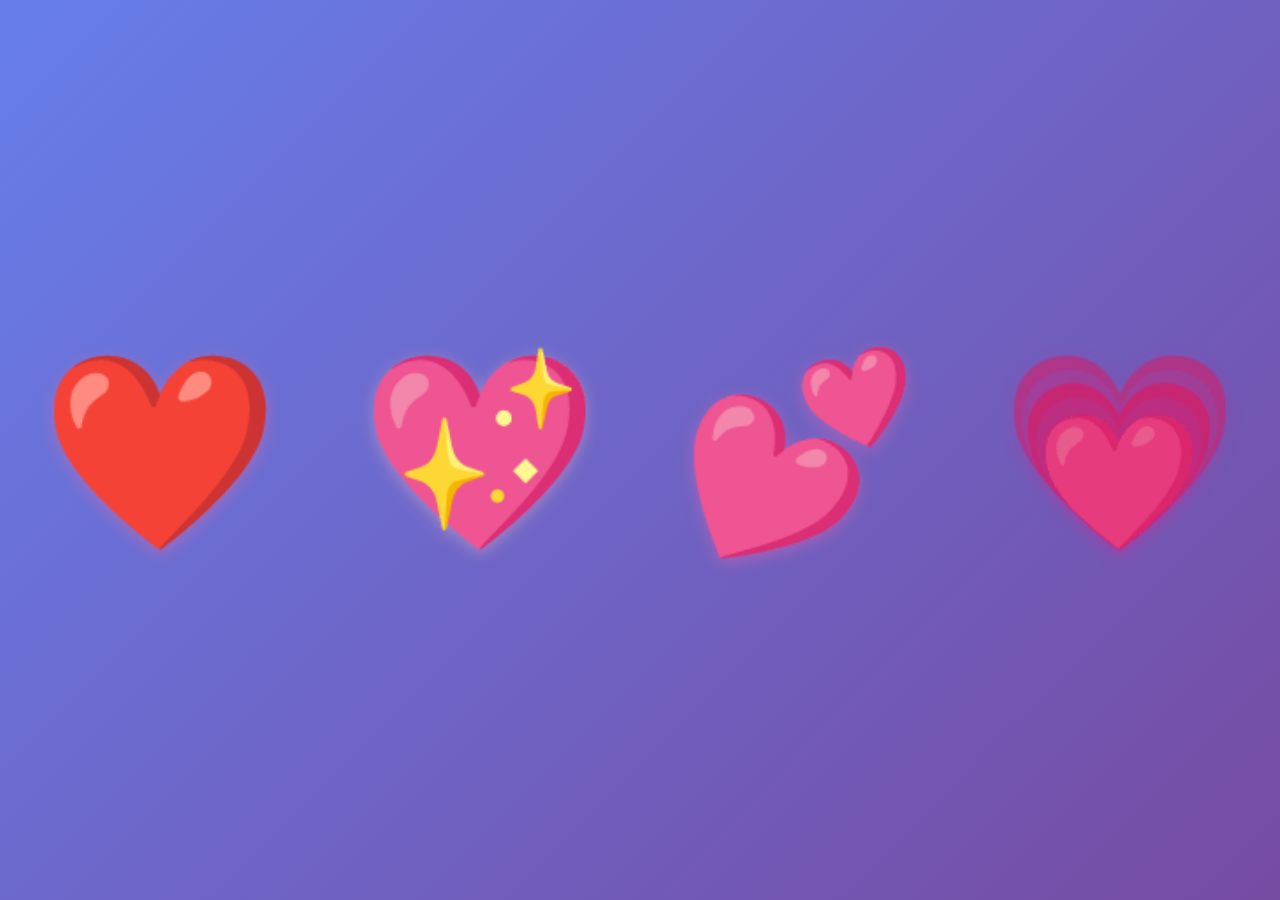
==== index.html @ 4c68b591 "init" ====
<!DOCTYPE html>
<html lang="ru">
<head>
    <meta charset="UTF-8">
    <meta name="viewport" content="width=device-width, initial-scale=1.0">
    <title>Наши Воспоминания❤️</title>
    <meta name="description" content="Наши прекрасные моменты вместе. С Новым Годом! ✨">
    
    <!-- Open Graph / Facebook, Telegram, Viber, WhatsApp -->
    <meta property="og:type" content="website">
    <meta property="og:title" content="Наши Воспоминания - Новогодний Подарок">
    <meta property="og:description" content="Наши прекрасные моменты вместе. С Новым Годом! ✨">
    <meta property="og:image" content="img/og-preview.png">
    <meta property="og:image:type" content="image/png">
    <meta property="og:image:width" content="1200">
    <meta property="og:image:height" content="630">
    <meta property="og:url" content="">
    <meta property="og:site_name" content="Наши Воспоминания">
    <meta property="og:locale" content="ru_RU">
    
    <!-- Twitter -->
    <meta name="twitter:card" content="summary_large_image">
    <meta name="twitter:title" content="Наши Воспоминания - Новогодний Подарок">
    <meta name="twitter:description" content="Наши прекрасные моменты вместе. С Новым Годом! ✨">
    <meta name="twitter:image" content="img/og-preview.png">
    
    <!-- Дополнительные теги для мессенджеров -->
    <meta name="theme-color" content="#667eea">
    <meta name="apple-mobile-web-app-capable" content="yes">
    <meta name="apple-mobile-web-app-status-bar-style" content="black-translucent">
    
    <link rel="icon" type="image/svg+xml" href="img/icon.png">
    <link rel="alternate icon" href="img/icon.png">
    <link rel="preconnect" href="https://fonts.googleapis.com">
    <link rel="preconnect" href="https://fonts.gstatic.com" crossorigin>
    <link href="https://fonts.googleapis.com/css2?family=Playfair+Display:wght@400;700&family=Montserrat:wght@300;400;500&display=swap" rel="stylesheet">
    <link rel="stylesheet" href="css/reset.css">
    <link rel="stylesheet" href="css/style.css">
</head>
<body>
    <!-- Новогодний снег -->
    <div class="snowflakes" aria-hidden="true">
        <div class="snowflake">❄</div>
        <div class="snowflake">❅</div>
        <div class="snowflake">❆</div>
        <div class="snowflake">❄</div>
        <div class="snowflake">❅</div>
        <div class="snowflake">❆</div>
        <div class="snowflake">❄</div>
        <div class="snowflake">❅</div>
        <div class="snowflake">❆</div>
        <div class="snowflake">❄</div>
        <div class="snowflake">❅</div>
        <div class="snowflake">❆</div>
    </div>

    <!-- Звезды на фоне -->
    <div class="stars"></div>

    <!-- Экран входа -->
    <div class="entry-screen" id="entryScreen">
        <div class="hearts-container">
            <div class="heart-item" data-index="1">❤️</div>
            <div class="heart-item" data-index="2">💖</div>
            <div class="heart-item" data-index="3">💕</div>
            <div class="heart-item" data-index="4">💗</div>
        </div>
        <div class="entry-error" id="entryError"></div>
    </div>

    <!-- Заголовок -->
    <header class="header">
        <div class="container">
            <h1 class="title">Наши Воспоминания</h1>
            <p class="subtitle">С Новым Годом! ✨</p>
        </div>
    </header>

    <!-- Галерея -->
    <main class="main">
        <div class="container">
            <div class="gallery" id="gallery">
                <!-- Фотографии будут добавлены через JavaScript -->
            </div>
        </div>
    </main>

    <!-- Lightbox для полноэкранного просмотра -->
    <div class="lightbox" id="lightbox">
        <button class="lightbox-close" id="lightboxClose">&times;</button>
        <button class="lightbox-prev" id="lightboxPrev">‹</button>
        <button class="lightbox-next" id="lightboxNext">›</button>
        <div class="lightbox-image" id="lightboxImage"></div>
        <p class="lightbox-caption" id="lightboxCaption"></p>
    </div>

    <script src="js/script.js"></script>
</body>
</html>
---- css/style.css ----
/* Базовые стили */
.container {
    width: 100%;
    max-width: 1600px;
    margin: 0 auto;
    padding: 0 20px;
}

.flex {
    display: flex;
    align-items: center;
    justify-content: space-between;
}

/* Фон и общие стили */
body {
    background: linear-gradient(135deg, #667eea 0%, #764ba2 25%, #f093fb 50%, #4facfe 75%, #00f2fe 100%);
    background-size: 400% 400%;
    animation: gradientShift 15s ease infinite;
    min-height: 100vh;
    position: relative;
    overflow-x: hidden;
}

@keyframes gradientShift {
    0% { background-position: 0% 50%; }
    50% { background-position: 100% 50%; }
    100% { background-position: 0% 50%; }
}

/* Звезды на фоне */
.stars {
    position: fixed;
    top: 0;
    left: 0;
    width: 100%;
    height: 100%;
    pointer-events: none;
    z-index: 1;
}

.stars::before,
.stars::after {
    content: '';
    position: absolute;
    width: 2px;
    height: 2px;
    background: white;
    border-radius: 50%;
    box-shadow: 
        100px 200px white,
        300px 100px white,
        500px 300px white,
        700px 150px white,
        900px 250px white,
        1100px 80px white,
        1300px 320px white,
        200px 400px white,
        400px 450px white,
        600px 500px white,
        800px 380px white,
        1000px 420px white,
        1200px 480px white,
        1400px 350px white;
    animation: twinkle 3s infinite;
}

.stars::after {
    animation-delay: 1.5s;
    box-shadow: 
        150px 180px white,
        350px 120px white,
        550px 280px white,
        750px 130px white,
        950px 220px white,
        1150px 90px white,
        1350px 310px white,
        250px 390px white,
        450px 440px white,
        650px 490px white,
        850px 370px white,
        1050px 410px white,
        1250px 470px white,
        1450px 340px white;
}

@keyframes twinkle {
    0%, 100% { opacity: 0.3; transform: scale(1); }
    50% { opacity: 1; transform: scale(1.2); }
}

/* Снежинки */
.snowflakes {
    position: fixed;
    top: 0;
    left: 0;
    width: 100%;
    height: 100%;
    pointer-events: none;
    z-index: 2;
    overflow: hidden;
}

.snowflake {
    position: absolute;
    top: -10px;
    font-size: 20px;
    color: white;
    opacity: 0.8;
    animation: snowfall linear infinite;
}

.snowflake:nth-child(1) {
    left: 10%;
    animation-duration: 10s;
    animation-delay: 0s;
}

.snowflake:nth-child(2) {
    left: 20%;
    animation-duration: 12s;
    animation-delay: 1s;
}

.snowflake:nth-child(3) {
    left: 30%;
    animation-duration: 14s;
    animation-delay: 2s;
}

.snowflake:nth-child(4) {
    left: 40%;
    animation-duration: 11s;
    animation-delay: 0.5s;
}

.snowflake:nth-child(5) {
    left: 50%;
    animation-duration: 13s;
    animation-delay: 1.5s;
}

.snowflake:nth-child(6) {
    left: 60%;
    animation-duration: 15s;
    animation-delay: 2.5s;
}

.snowflake:nth-child(7) {
    left: 70%;
    animation-duration: 10s;
    animation-delay: 0.3s;
}

.snowflake:nth-child(8) {
    left: 80%;
    animation-duration: 12s;
    animation-delay: 1.3s;
}

.snowflake:nth-child(9) {
    left: 90%;
    animation-duration: 14s;
    animation-delay: 2.3s;
}

.snowflake:nth-child(10) {
    left: 15%;
    animation-duration: 13s;
    animation-delay: 0.8s;
}

.snowflake:nth-child(11) {
    left: 55%;
    animation-duration: 11s;
    animation-delay: 1.8s;
}

.snowflake:nth-child(12) {
    left: 85%;
    animation-duration: 15s;
    animation-delay: 2.8s;
}

@keyframes snowfall {
    0% {
        transform: translateY(0) rotate(0deg);
        opacity: 0.8;
    }
    100% {
        transform: translateY(100vh) rotate(360deg);
        opacity: 0;
    }
}

/* Заголовок */
.header {
    text-align: center;
    padding: 60px 20px 40px;
    position: relative;
    z-index: 10;
}

.title {
    font-family: 'Playfair Display', serif;
    font-size: 4rem;
    font-weight: 700;
    color: white;
    text-shadow: 2px 2px 10px rgba(0, 0, 0, 0.3);
    margin-bottom: 15px;
    animation: fadeInDown 1s ease-out;
}

.subtitle {
    font-family: 'Montserrat', sans-serif;
    font-size: 1.5rem;
    font-weight: 300;
    color: rgba(255, 255, 255, 0.95);
    text-shadow: 1px 1px 5px rgba(0, 0, 0, 0.2);
    animation: fadeInUp 1s ease-out 0.3s both;
}

@keyframes fadeInDown {
    from {
        opacity: 0;
        transform: translateY(-30px);
    }
    to {
        opacity: 1;
        transform: translateY(0);
    }
}

@keyframes fadeInUp {
    from {
        opacity: 0;
        transform: translateY(30px);
    }
    to {
        opacity: 1;
        transform: translateY(0);
    }
}

/* Галерея */
.main {
    padding: 40px 0 80px;
    position: relative;
    z-index: 10;
}

.gallery {
    display: grid;
    grid-template-columns: repeat(auto-fill, minmax(280px, 1fr));
    gap: 30px;
    padding: 20px 0;
}

/* Поляроидный стиль для фотографий */
.photo-item {
    position: relative;
    opacity: 0;
    transform: translateY(50px) scale(0.8);
    animation: photoAppear 0.8s ease-out forwards;
    cursor: pointer;
    transition: transform 0.3s ease;
}

.photo-item.visible {
    opacity: 1;
    transform: translateY(0) scale(1);
}

@keyframes photoAppear {
    to {
        opacity: 1;
        transform: translateY(0) scale(1);
    }
}

.polaroid {
    background: white;
    padding: 15px;
    box-shadow: 0 8px 25px rgba(0, 0, 0, 0.3);
    transition: all 0.4s cubic-bezier(0.34, 1.56, 0.64, 1);
    position: relative;
    overflow: hidden;
    display: flex;
    flex-direction: column;
}

.polaroid::before {
    content: '';
    position: absolute;
    top: 0;
    left: 0;
    right: 0;
    bottom: 0;
    background: linear-gradient(135deg, rgba(255, 255, 255, 0.1) 0%, transparent 100%);
    opacity: 0;
    transition: opacity 0.3s;
}

.photo-item:hover .polaroid::before {
    opacity: 1;
}

.photo-item:hover .polaroid {
    transform: scale(1.05) rotate(0deg) !important;
    box-shadow: 0 15px 40px rgba(0, 0, 0, 0.4);
    z-index: 100;
}

.photo-item:hover .photo-image {
    transform: scale(1.05);
}

.photo-image {
    width: 100%;
    height: auto;
    display: block;
    transition: transform 0.4s ease, opacity 0.3s ease;
    object-fit: cover;
    opacity: 1;
}

/* Видео в галерее */
.frame-inner {
    position: relative;
    width: 100%;
    overflow: hidden;
    min-height: 200px;
    display: flex;
    align-items: center;
    justify-content: center;
    background: transparent;
    flex: 1 0 auto;
}

/* Спиннер загрузки для фотографий в галерее */
.photo-spinner {
    position: absolute;
    top: 0;
    left: 0;
    width: 100%;
    height: 100%;
    display: flex;
    align-items: center;
    justify-content: center;
    background: transparent;
    z-index: 5;
}

.heart-loader-small {
    font-size: 2rem;
    animation: heartPulse 1.5s ease-in-out infinite;
    color: #ff6b9d;
    filter: drop-shadow(0 0 8px rgba(255, 107, 157, 0.5));
}

.frame-inner video {
    width: 100%;
    height: auto;
    display: block;
    object-fit: cover;
}

/* Play кнопка для видео */
.video-play-button {
    position: absolute;
    top: 50%;
    left: 50%;
    transform: translate(-50%, -50%);
    width: 70px;
    height: 70px;
    display: flex;
    align-items: center;
    justify-content: center;
    cursor: pointer;
    transition: all 0.3s ease;
    z-index: 10;
    filter: drop-shadow(0 4px 15px rgba(0, 0, 0, 0.3));
}

.video-play-button .play-icon {
    width: 100%;
    height: 100%;
    object-fit: contain;
    transition: all 0.3s ease;
}

.video-play-button:hover {
    transform: translate(-50%, -50%) scale(1.15);
    filter: drop-shadow(0 6px 20px rgba(0, 0, 0, 0.4));
}

.video-play-button:hover .play-icon {
    filter: brightness(1.1);
}

.photo-item:hover .video-play-button {
    transform: translate(-50%, -50%) scale(1.2);
}

.photo-caption {
    position: relative;
    font-family: 'Montserrat', sans-serif;
    font-size: 0.9rem;
    color: #333;
    text-align: center;
    font-weight: 400;
    line-height: 1.4;
    padding: 10px 0 0;
    margin-top: 10px;
    border-top: 1px solid rgba(0, 0, 0, 0.1);
    flex-shrink: 0;
}

.photo-caption span {
    display: block;
    margin-top: 5px;
    font-weight: 300;
    letter-spacing: 0.5px;
}

/* Lightbox */
.lightbox {
    display: none;
    position: fixed;
    top: 0;
    left: 0;
    width: 100%;
    height: 100%;
    background: rgba(0, 0, 0, 0.95);
    z-index: 1000;
    justify-content: center;
    align-items: center;
    opacity: 0;
    transition: opacity 0.3s;
}

.lightbox.active {
    display: flex;
    opacity: 1;
}

.lightbox-image {
    max-width: 90%;
    max-height: 90%;
    border-radius: 10px;
    box-shadow: 0 10px 50px rgba(0, 0, 0, 0.5);
    animation: lightboxZoom 0.3s ease-out;
    display: flex;
    align-items: center;
    justify-content: center;
}

.lightbox-image img,
.lightbox-image video {
    max-width: 100%;
    max-height: 90vh;
    object-fit: contain;
    border-radius: 10px;
}

/* Спиннер загрузки с сердечком */
.lightbox-spinner {
    display: flex;
    align-items: center;
    justify-content: center;
    width: 100%;
    height: 100%;
    min-height: 300px;
}

.heart-loader {
    font-size: 3rem;
    animation: heartPulse 1.5s ease-in-out infinite;
    color: #ff6b9d;
    filter: drop-shadow(0 0 10px rgba(255, 107, 157, 0.5));
}

/* Увеличение спиннеров на мобильных устройствах в 3 раза */
@media (max-width: 768px) {
    .heart-loader-small {
        font-size: 6rem; /* 2rem * 3 = 6rem */
    }
    
    .heart-loader {
        font-size: 9rem; /* 3rem * 3 = 9rem */
    }
}

@keyframes heartPulse {
    0%, 100% {
        transform: scale(1);
        opacity: 0.8;
    }
    50% {
        transform: scale(1.3);
        opacity: 1;
    }
}

/* Сообщение об ошибке загрузки */
.lightbox-error {
    color: white;
    font-family: 'Montserrat', sans-serif;
    font-size: 1.2rem;
    text-align: center;
    padding: 30px;
}

@keyframes lightboxZoom {
    from {
        transform: scale(0.8);
        opacity: 0;
    }
    to {
        transform: scale(1);
        opacity: 1;
    }
}

.lightbox-caption {
    position: absolute;
    bottom: 0;
    left: 0;
    color: white;
    font-family: 'Montserrat', sans-serif;
    font-size: 1rem;
    text-align: center;
    padding: 15px 30px;
    background: rgba(0, 0, 0, 0.7);
    border-radius: 25px;
    width: 100%;
}

.lightbox-close {
    position: absolute;
    top: 30px;
    right: 30px;
    font-size: 3rem;
    color: white;
    background: none;
    border: none;
    cursor: pointer;
    width: 50px;
    height: 50px;
    display: flex;
    align-items: center;
    justify-content: center;
    transition: transform 0.2s;
    z-index: 1001;
}

.lightbox-close:hover {
    transform: rotate(90deg) scale(1.2);
}

.lightbox-prev,
.lightbox-next {
    position: absolute;
    top: 50%;
    transform: translateY(-50%);
    font-size: 4rem;
    color: white;
    background: rgba(255, 255, 255, 0.1);
    border: none;
    cursor: pointer;
    width: 60px;
    height: 60px;
    display: flex;
    align-items: center;
    justify-content: center;
    border-radius: 50%;
    transition: all 0.3s;
    z-index: 1001;
}

.lightbox-prev {
    left: 30px;
}

.lightbox-next {
    right: 30px;
}

.lightbox-prev:hover,
.lightbox-next:hover {
    background: rgba(255, 255, 255, 0.3);
    transform: translateY(-50%) scale(1.1);
}

/* Адаптивность */
@media (max-width: 768px) {
    .title {
        font-size: 2.5rem;
    }
    
    .subtitle {
        font-size: 1.2rem;
    }
    
    .gallery {
        grid-template-columns: repeat(auto-fill, minmax(200px, 1fr));
        gap: 20px;
    }
    
    .lightbox-prev,
    .lightbox-next {
        width: 50px;
        height: 50px;
        font-size: 3rem;
    }
    
    .lightbox-prev {
        left: 10px;
    }
    
    .lightbox-next {
        right: 10px;
    }
    
    .lightbox-close {
        top: 15px;
        right: 15px;
        font-size: 2.5rem;
    }
}

@media (max-width: 480px) {
    .gallery {
        grid-template-columns: 1fr;
        gap: 25px;
    }
    
    .title {
        font-size: 2rem;
    }
}

/* Экран входа */
.entry-screen {
    position: fixed;
    top: 0;
    left: 0;
    width: 100%;
    height: 100%;
    background: linear-gradient(135deg, #667eea 0%, #764ba2 25%, #f093fb 50%, #4facfe 75%, #00f2fe 100%);
    background-size: 400% 400%;
    animation: gradientShift 15s ease infinite;
    display: flex;
    flex-direction: column;
    align-items: center;
    justify-content: center;
    z-index: 10000;
    transition: opacity 0.5s ease, visibility 0.5s ease;
}

.entry-screen.hidden {
    opacity: 0;
    visibility: hidden;
    pointer-events: none;
}

.hearts-container {
    display: flex;
    width: 100%;
    height: 100%;
    align-items: center;
    justify-content: center;
    gap: 0;
}

.heart-item {
    width: 25%;
    height: 100%;
    display: flex;
    align-items: center;
    justify-content: center;
    cursor: pointer;
    transition: all 0.3s ease;
    user-select: none;
    font-size: 15vw;
    animation: heartFloat 2s ease-in-out infinite;
}

.heart-item:nth-child(1) {
    animation-delay: 0s;
    filter: drop-shadow(0 4px 8px rgba(255, 107, 157, 0.4));
}

.heart-item:nth-child(2) {
    animation-delay: 0.2s;
    filter: drop-shadow(0 4px 8px rgba(255, 182, 193, 0.4));
}

.heart-item:nth-child(3) {
    animation-delay: 0.4s;
    filter: drop-shadow(0 4px 8px rgba(255, 105, 180, 0.4));
}

.heart-item:nth-child(4) {
    animation-delay: 0.6s;
    filter: drop-shadow(0 4px 8px rgba(255, 20, 147, 0.4));
}

@keyframes heartFloat {
    0%, 100% {
        transform: translateY(0) scale(1);
    }
    50% {
        transform: translateY(-10px) scale(1.1);
    }
}

.heart-item:hover {
    transform: scale(1.1);
}

.heart-item.clicked {
    transform: scale(1.2);
    animation: heartPulse 0.5s ease;
}

@keyframes heartPulse {
    0% {
        transform: scale(1);
    }
    50% {
        transform: scale(1.4);
    }
    100% {
        transform: scale(1.3);
    }
}

.heart-item.correct {
    animation: heartSuccess 0.6s ease;
}

@keyframes heartSuccess {
    0% {
        transform: scale(1.3) rotate(0deg);
    }
    25% {
        transform: scale(1.5) rotate(-10deg);
    }
    50% {
        transform: scale(1.5) rotate(10deg);
    }
    75% {
        transform: scale(1.5) rotate(-10deg);
    }
    100% {
        transform: scale(1.3) rotate(0deg);
    }
}

.entry-error {
    position: absolute;
    bottom: 50px;
    left: 50%;
    transform: translateX(-50%);
    color: #ff6b6b;
    font-family: 'Montserrat', sans-serif;
    font-size: 1.2rem;
    min-height: 30px;
    font-weight: 500;
    text-shadow: 0 2px 4px rgba(0, 0, 0, 0.3);
}

@media (max-width: 768px) {
    .heart-item {
        font-size: 20vw;
    }
    
    .entry-error {
        font-size: 1rem;
        bottom: 30px;
    }
}
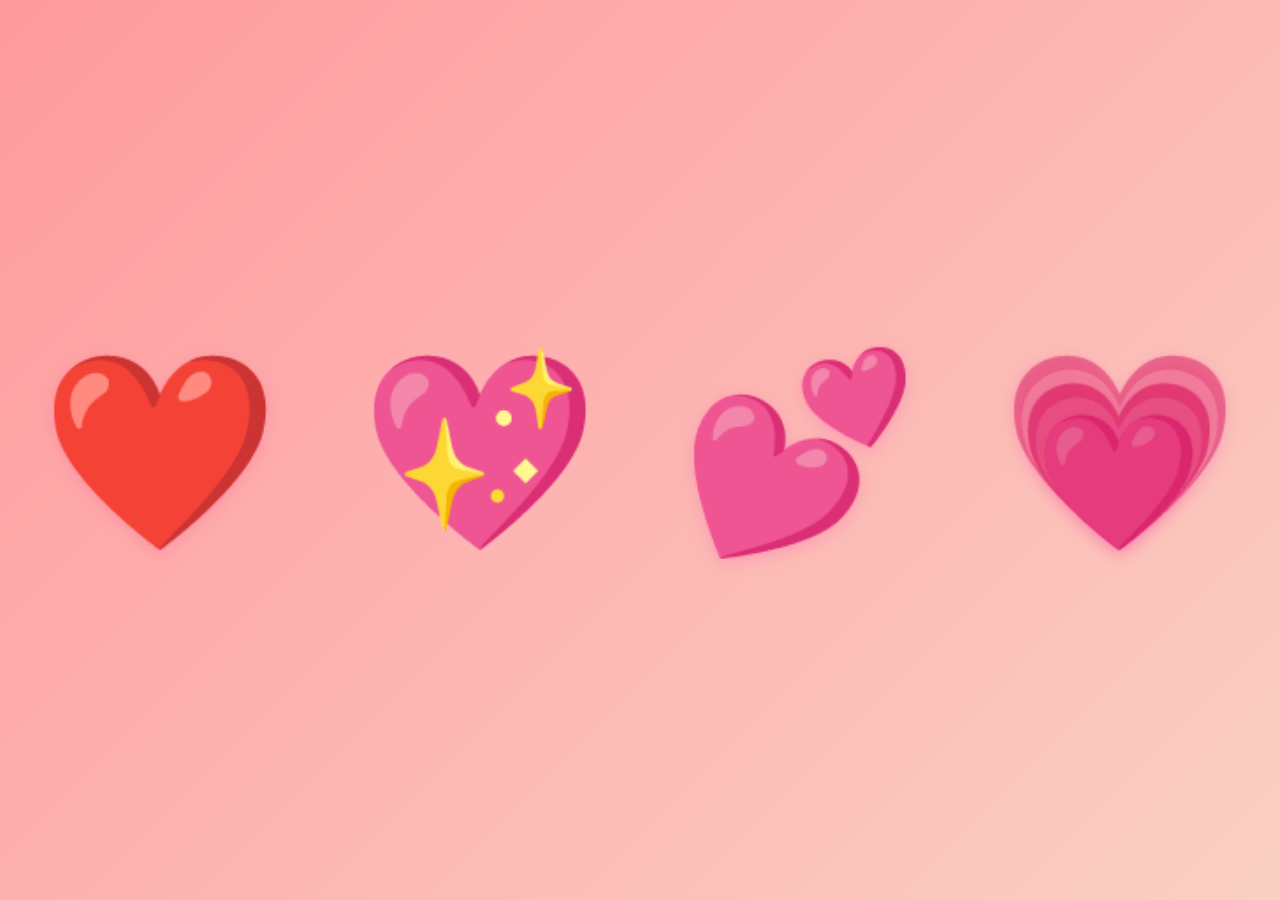
==== commit bd54f89c: "новые фотки ленивка" ====
--- a/index.html
+++ b/index.html
@@ -4,12 +4,12 @@
     <meta charset="UTF-8">
     <meta name="viewport" content="width=device-width, initial-scale=1.0">
     <title>Наши Воспоминания❤️</title>
-    <meta name="description" content="Наши прекрасные моменты вместе. С Новым Годом! ✨">
+    <meta name="description" content="Наши прекрасные моменты вместе ❤️">
     
     <!-- Open Graph / Facebook, Telegram, Viber, WhatsApp -->
     <meta property="og:type" content="website">
-    <meta property="og:title" content="Наши Воспоминания - Новогодний Подарок">
-    <meta property="og:description" content="Наши прекрасные моменты вместе. С Новым Годом! ✨">
+    <meta property="og:title" content="Наши Воспоминания">
+    <meta property="og:description" content="Наши прекрасные моменты вместе ❤️">
     <meta property="og:image" content="img/og-preview.png">
     <meta property="og:image:type" content="image/png">
     <meta property="og:image:width" content="1200">
@@ -20,12 +20,12 @@
     
     <!-- Twitter -->
     <meta name="twitter:card" content="summary_large_image">
-    <meta name="twitter:title" content="Наши Воспоминания - Новогодний Подарок">
-    <meta name="twitter:description" content="Наши прекрасные моменты вместе. С Новым Годом! ✨">
+    <meta name="twitter:title" content="Наши Воспоминания">
+    <meta name="twitter:description" content="Наши прекрасные моменты вместе ❤️">
     <meta name="twitter:image" content="img/og-preview.png">
     
     <!-- Дополнительные теги для мессенджеров -->
-    <meta name="theme-color" content="#667eea">
+    <meta name="theme-color" content="#e96da6">
     <meta name="apple-mobile-web-app-capable" content="yes">
     <meta name="apple-mobile-web-app-status-bar-style" content="black-translucent">
     
@@ -38,24 +38,30 @@
     <link rel="stylesheet" href="css/style.css">
 </head>
 <body>
-    <!-- Новогодний снег -->
+    <!-- Лепестки и сердечки на фоне (как в olchasi) -->
     <div class="snowflakes" aria-hidden="true">
-        <div class="snowflake">❄</div>
-        <div class="snowflake">❅</div>
-        <div class="snowflake">❆</div>
-        <div class="snowflake">❄</div>
-        <div class="snowflake">❅</div>
-        <div class="snowflake">❆</div>
-        <div class="snowflake">❄</div>
-        <div class="snowflake">❅</div>
-        <div class="snowflake">❆</div>
-        <div class="snowflake">❄</div>
-        <div class="snowflake">❅</div>
-        <div class="snowflake">❆</div>
+        <div class="snowflake">🌸</div>
+        <div class="snowflake">💕</div>
+        <div class="snowflake">🌷</div>
+        <div class="snowflake">❤️</div>
+        <div class="snowflake">🌸</div>
+        <div class="snowflake">💖</div>
+        <div class="snowflake">🌺</div>
+        <div class="snowflake">💕</div>
+        <div class="snowflake">🌸</div>
+        <div class="snowflake">❤️</div>
+        <div class="snowflake">🌷</div>
+        <div class="snowflake">💖</div>
     </div>
 
-    <!-- Звезды на фоне -->
-    <div class="stars"></div>
+    <!-- Счётчик времени вместе -->
+    <div class="together-counter">
+        <span class="together-counter__label">Любим друг друга уже:</span>
+        <div class="together-counter__wrap">
+            <span class="together-counter__value" id="togetherCounter" aria-live="polite">—</span>
+            <span class="together-counter__heart" aria-hidden="true">❤️</span>
+        </div>
+    </div>
 
     <!-- Экран входа -->
     <div class="entry-screen" id="entryScreen">
@@ -72,7 +78,6 @@
     <header class="header">
         <div class="container">
             <h1 class="title">Наши Воспоминания</h1>
-            <p class="subtitle">С Новым Годом! ✨</p>
         </div>
     </header>
 
@@ -88,8 +93,12 @@
     <!-- Lightbox для полноэкранного просмотра -->
     <div class="lightbox" id="lightbox">
         <button class="lightbox-close" id="lightboxClose">&times;</button>
-        <button class="lightbox-prev" id="lightboxPrev">‹</button>
-        <button class="lightbox-next" id="lightboxNext">›</button>
+        <button class="lightbox-prev" id="lightboxPrev">
+            <img src="img/left-arrow.svg" alt="Previous" class="lightbox-arrow-icon">
+        </button>
+        <button class="lightbox-next" id="lightboxNext">
+            <img src="img/right-arrow.svg" alt="Next" class="lightbox-arrow-icon">
+        </button>
         <div class="lightbox-image" id="lightboxImage"></div>
         <p class="lightbox-caption" id="lightboxCaption"></p>
     </div>
--- a/css/style.css
+++ b/css/style.css
@@ -12,9 +12,9 @@
     justify-content: space-between;
 }
 
-/* Фон и общие стили */
+/* Фон и общие стили (как в olchasi) */
 body {
-    background: linear-gradient(135deg, #667eea 0%, #764ba2 25%, #f093fb 50%, #4facfe 75%, #00f2fe 100%);
+    background: linear-gradient(135deg, #ff9a9e 0%, #fad0c4 25%, #ffecd2 50%, #f8b4c8 75%, #e96da6 100%);
     background-size: 400% 400%;
     animation: gradientShift 15s ease infinite;
     min-height: 100vh;
@@ -28,68 +28,95 @@
     100% { background-position: 0% 50%; }
 }
 
-/* Звезды на фоне */
-.stars {
+/* Счётчик времени вместе — правый верхний угол */
+.together-counter {
     position: fixed;
-    top: 0;
-    left: 0;
-    width: 100%;
-    height: 100%;
-    pointer-events: none;
-    z-index: 1;
-}
-
-.stars::before,
-.stars::after {
-    content: '';
-    position: absolute;
-    width: 2px;
-    height: 2px;
-    background: white;
-    border-radius: 50%;
-    box-shadow: 
-        100px 200px white,
-        300px 100px white,
-        500px 300px white,
-        700px 150px white,
-        900px 250px white,
-        1100px 80px white,
-        1300px 320px white,
-        200px 400px white,
-        400px 450px white,
-        600px 500px white,
-        800px 380px white,
-        1000px 420px white,
-        1200px 480px white,
-        1400px 350px white;
-    animation: twinkle 3s infinite;
-}
-
-.stars::after {
-    animation-delay: 1.5s;
-    box-shadow: 
-        150px 180px white,
-        350px 120px white,
-        550px 280px white,
-        750px 130px white,
-        950px 220px white,
-        1150px 90px white,
-        1350px 310px white,
-        250px 390px white,
-        450px 440px white,
-        650px 490px white,
-        850px 370px white,
-        1050px 410px white,
-        1250px 470px white,
-        1450px 340px white;
-}
-
-@keyframes twinkle {
-    0%, 100% { opacity: 0.3; transform: scale(1); }
-    50% { opacity: 1; transform: scale(1.2); }
-}
-
-/* Снежинки */
+    top: 20px;
+    right: 24px;
+    z-index: 100;
+    display: flex;
+    flex-direction: column;
+    flex-wrap: wrap;
+    align-items: center;
+    gap: 6px 10px;
+    font-family: 'Montserrat', sans-serif;
+    color: #5a1a3a;
+    background: linear-gradient(135deg, rgba(255, 255, 255, 0.82) 0%, rgba(255, 230, 242, 0.78) 100%);
+    padding: 12px 20px;
+    border-radius: 24px;
+    backdrop-filter: blur(14px);
+    -webkit-backdrop-filter: blur(14px);
+    box-shadow: 0 4px 24px rgba(200, 60, 120, 0.18), inset 0 1px 0 rgba(255, 255, 255, 0.7);
+    border: 1px solid rgba(233, 109, 166, 0.35);
+    white-space: nowrap;
+    transition: transform 0.2s ease, box-shadow 0.2s ease;
+}
+
+.together-counter:hover {
+    transform: translateY(-1px);
+    box-shadow: 0 8px 28px rgba(200, 60, 120, 0.25), inset 0 1px 0 rgba(255, 255, 255, 0.8);
+}
+
+.together-counter__wrap {
+    display: inline-flex;
+    align-items: center;
+    gap: 6px;
+    overflow: visible;
+}
+
+.together-counter__heart {
+    display: inline-block;
+    font-size: 1.25rem;
+    line-height: 1;
+    filter: drop-shadow(0 1px 2px rgba(0, 0, 0, 0.2));
+}
+
+.together-counter__heart--beat {
+    animation: togetherHeartBeat 0.4s ease-in-out;
+}
+
+@keyframes togetherHeartBeat {
+    0%, 100% { transform: scale(1); }
+    35% { transform: scale(1.35); }
+    70% { transform: scale(1.1); }
+}
+
+.together-counter__label {
+    font-size: 1rem;
+    font-weight: 500;
+    letter-spacing: 0.02em;
+    opacity: 0.85;
+}
+
+.together-counter__value {
+    font-size: 1.05rem;
+    font-weight: 700;
+    font-variant-numeric: tabular-nums;
+}
+
+@media (max-width: 768px) {
+    .together-counter {
+        top: 12px;
+        right: 12px;
+        padding: 10px 14px;
+        gap: 4px 8px;
+        border-radius: 20px;
+    }
+
+    .together-counter__heart {
+        font-size: 1.1rem;
+    }
+
+    .together-counter__label {
+        font-size: 0.8rem;
+    }
+
+    .together-counter__value {
+        font-size: 0.9rem;
+    }
+}
+
+/* Лепестки и сердечки на фоне */
 .snowflakes {
     position: fixed;
     top: 0;
@@ -103,92 +130,100 @@
 
 .snowflake {
     position: absolute;
-    top: -10px;
-    font-size: 20px;
-    color: white;
-    opacity: 0.8;
-    animation: snowfall linear infinite;
+    top: -30px;
+    font-size: 22px;
+    opacity: 0.85;
+    animation: petalfall linear infinite;
 }
 
 .snowflake:nth-child(1) {
-    left: 10%;
-    animation-duration: 10s;
+    left: 8%;
+    animation-duration: 16s;
     animation-delay: 0s;
 }
 
 .snowflake:nth-child(2) {
-    left: 20%;
-    animation-duration: 12s;
-    animation-delay: 1s;
+    left: 18%;
+    animation-duration: 19s;
+    animation-delay: 1.2s;
 }
 
 .snowflake:nth-child(3) {
     left: 30%;
-    animation-duration: 14s;
-    animation-delay: 2s;
+    animation-duration: 22s;
+    animation-delay: 2.5s;
 }
 
 .snowflake:nth-child(4) {
-    left: 40%;
-    animation-duration: 11s;
-    animation-delay: 0.5s;
+    left: 42%;
+    animation-duration: 17s;
+    animation-delay: 0.7s;
 }
 
 .snowflake:nth-child(5) {
-    left: 50%;
-    animation-duration: 13s;
-    animation-delay: 1.5s;
+    left: 52%;
+    animation-duration: 20s;
+    animation-delay: 1.8s;
 }
 
 .snowflake:nth-child(6) {
-    left: 60%;
+    left: 63%;
+    animation-duration: 23s;
+    animation-delay: 3.1s;
+}
+
+.snowflake:nth-child(7) {
+    left: 72%;
     animation-duration: 15s;
-    animation-delay: 2.5s;
-}
-
-.snowflake:nth-child(7) {
-    left: 70%;
-    animation-duration: 10s;
-    animation-delay: 0.3s;
+    animation-delay: 0.4s;
 }
 
 .snowflake:nth-child(8) {
     left: 80%;
-    animation-duration: 12s;
-    animation-delay: 1.3s;
+    animation-duration: 18s;
+    animation-delay: 1.6s;
 }
 
 .snowflake:nth-child(9) {
-    left: 90%;
-    animation-duration: 14s;
-    animation-delay: 2.3s;
+    left: 91%;
+    animation-duration: 21s;
+    animation-delay: 2.9s;
 }
 
 .snowflake:nth-child(10) {
-    left: 15%;
-    animation-duration: 13s;
-    animation-delay: 0.8s;
+    left: 14%;
+    animation-duration: 20s;
+    animation-delay: 1s;
 }
 
 .snowflake:nth-child(11) {
-    left: 55%;
-    animation-duration: 11s;
-    animation-delay: 1.8s;
+    left: 57%;
+    animation-duration: 17s;
+    animation-delay: 2.2s;
 }
 
 .snowflake:nth-child(12) {
-    left: 85%;
-    animation-duration: 15s;
-    animation-delay: 2.8s;
-}
-
-@keyframes snowfall {
+    left: 87%;
+    animation-duration: 22s;
+    animation-delay: 3.5s;
+}
+
+@keyframes petalfall {
     0% {
-        transform: translateY(0) rotate(0deg);
-        opacity: 0.8;
+        transform: translateY(0) translateX(0) rotate(0deg);
+        opacity: 0.9;
+    }
+    25% {
+        transform: translateY(25vh) translateX(18px) rotate(90deg);
+    }
+    50% {
+        transform: translateY(50vh) translateX(-14px) rotate(180deg);
+    }
+    75% {
+        transform: translateY(75vh) translateX(20px) rotate(270deg);
     }
     100% {
-        transform: translateY(100vh) rotate(360deg);
+        transform: translateY(105vh) translateX(0) rotate(360deg);
         opacity: 0;
     }
 }
@@ -205,36 +240,16 @@
     font-family: 'Playfair Display', serif;
     font-size: 4rem;
     font-weight: 700;
-    color: white;
-    text-shadow: 2px 2px 10px rgba(0, 0, 0, 0.3);
+    color: #5a1a3a;
+    text-shadow: 0 1px 4px rgba(255, 255, 255, 0.6);
     margin-bottom: 15px;
     animation: fadeInDown 1s ease-out;
-}
-
-.subtitle {
-    font-family: 'Montserrat', sans-serif;
-    font-size: 1.5rem;
-    font-weight: 300;
-    color: rgba(255, 255, 255, 0.95);
-    text-shadow: 1px 1px 5px rgba(0, 0, 0, 0.2);
-    animation: fadeInUp 1s ease-out 0.3s both;
 }
 
 @keyframes fadeInDown {
     from {
         opacity: 0;
         transform: translateY(-30px);
-    }
-    to {
-        opacity: 1;
-        transform: translateY(0);
-    }
-}
-
-@keyframes fadeInUp {
-    from {
-        opacity: 0;
-        transform: translateY(30px);
     }
     to {
         opacity: 1;
@@ -598,10 +613,6 @@
         font-size: 2.5rem;
     }
     
-    .subtitle {
-        font-size: 1.2rem;
-    }
-    
     .gallery {
         grid-template-columns: repeat(auto-fill, minmax(200px, 1fr));
         gap: 20px;
@@ -611,7 +622,6 @@
     .lightbox-next {
         width: 50px;
         height: 50px;
-        font-size: 3rem;
     }
     
     .lightbox-prev {
@@ -647,7 +657,7 @@
     left: 0;
     width: 100%;
     height: 100%;
-    background: linear-gradient(135deg, #667eea 0%, #764ba2 25%, #f093fb 50%, #4facfe 75%, #00f2fe 100%);
+    background: linear-gradient(135deg, #ff9a9e 0%, #fad0c4 25%, #ffecd2 50%, #f8b4c8 75%, #e96da6 100%);
     background-size: 400% 400%;
     animation: gradientShift 15s ease infinite;
     display: flex;
@@ -722,18 +732,6 @@
 .heart-item.clicked {
     transform: scale(1.2);
     animation: heartPulse 0.5s ease;
-}
-
-@keyframes heartPulse {
-    0% {
-        transform: scale(1);
-    }
-    50% {
-        transform: scale(1.4);
-    }
-    100% {
-        transform: scale(1.3);
-    }
 }
 
 .heart-item.correct {
@@ -781,3 +779,16 @@
         bottom: 30px;
     }
 }
+
+.lightbox-prev,
+.lightbox-next {
+    background: rgba(255, 255, 255, 0.1);
+    padding: 0;
+}
+
+.lightbox-arrow-icon {
+    width: 100%;
+    height: 100%;
+    object-fit: contain;
+    pointer-events: none;
+}
